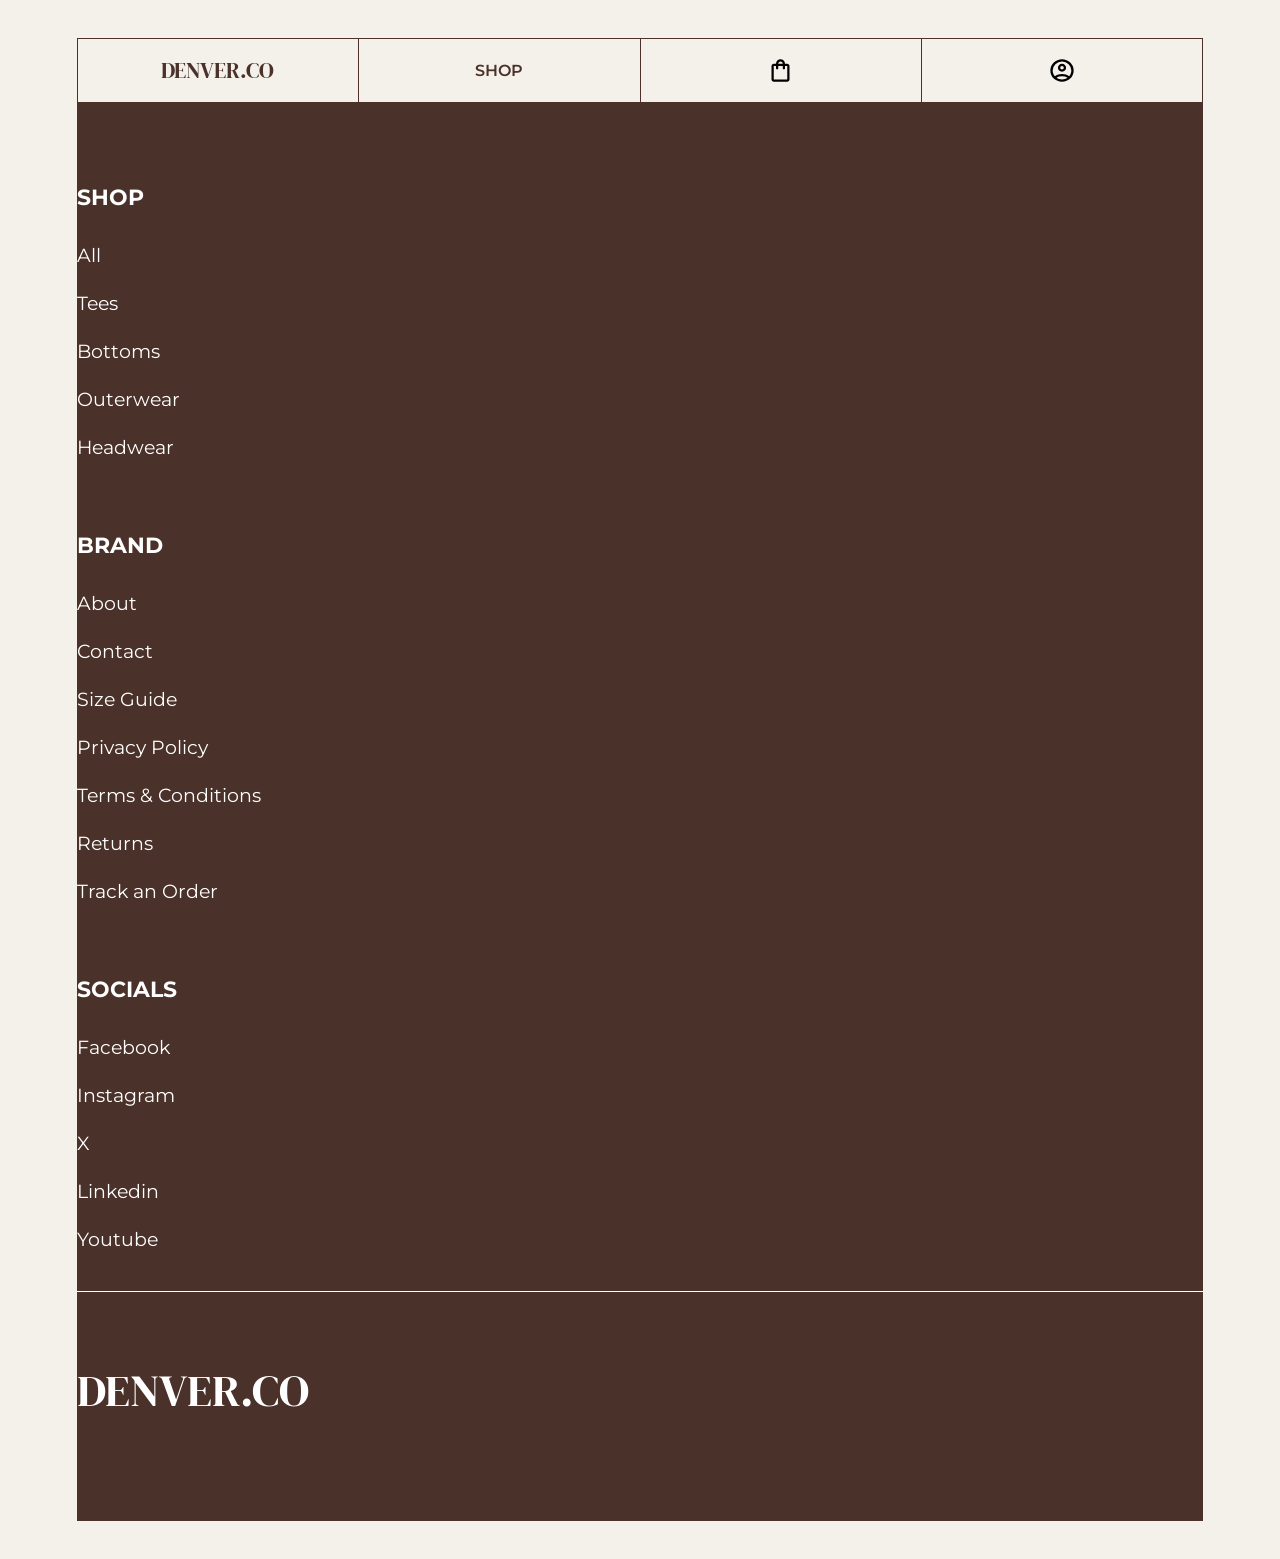
==== index.html @ b3f0a535 "modified header" ====
<!DOCTYPE html>
<html lang="en">

<head>
  <meta charset="UTF-8">
  <meta name="viewport" content="width=device-width, initial-scale=1.0">
  <title>DENVER.CO</title>
  <!-- GOOGLE FONTS -->
  <!-- DM Serif Display -->
  <link rel="preconnect" href="https://fonts.googleapis.com">
  <link rel="preconnect" href="https://fonts.gstatic.com" crossorigin>
  <link href="https://fonts.googleapis.com/css2?family=DM+Serif+Display:ital@0;1&display=swap" rel="stylesheet">
  <!-- Montserrat -->
  <link rel="preconnect" href="https://fonts.googleapis.com">
  <link rel="preconnect" href="https://fonts.gstatic.com" crossorigin>
  <link href="https://fonts.googleapis.com/css2?family=Montserrat:ital,wght@0,100..900;1,100..900&display=swap"
    rel="stylesheet">

  <link rel="stylesheet" href="assets/css/header.css">
  <link rel="stylesheet" href="assets/css/footer.css">
  <link rel="stylesheet" href="assets/css/style.css">
</head>

<body>
  <!----- HEADER ----->
  <header>
    <div class="nav-left">
      <a href="index.html" class="logo-link-header">DENVER.CO</a>
    </div>
    <div class="nav-inner">
      <a href="shop.html" class="shop-link-header">SHOP</a>
    </div>
    <div class="nav-inner">
      <img src="assets/images/icons/cart-icon.svg" class="cart-link-header">
    </div>
    <div class="nav-right">
      <img src="assets/images/icons/account-icon.svg" class="account-link-header">
    </div>
  </header>

  <!----- MAIN ----->
  <main>

  </main>

  <!----- FOOTER ----->
  <footer>
    <div class="section-1">
      <h3 class="shop-section-footer">
        SHOP
      </h3>
      <p class="shop-section">
        All
      </p>
      <p class="shop-section">
        Tees
      </p>
      <p class="shop-section">
        Bottoms
      </p>
      <p class="shop-section">
        Outerwear
      </p>
      <p class="shop-section">
        Headwear
      </p>
    </div>

    <div class="section-2">
      <h3 class="brand-section-footer">
        BRAND
      </h3>
      <p class="brand-section">
        About
      </p>
      <p class="brand-section">
        Contact
      </p>
      <p class="brand-section">
        Size Guide
      </p>
      <p class="brand-section">
        Privacy Policy
      </p>
      <p class="brand-section">
        Terms & Conditions
      </p>
      <p class="brand-section">
        Returns
      </p>
      <p class="brand-section">
        Track an Order
      </p>
    </div>

    <div class="section-3">
      <h3 class="socials-section-footer">
        SOCIALS
      </h3>
      <p class="socials-section">
        Facebook
      </p>
      <p class="socials-section">
        Instagram
      </p>
      <p class="socials-section">
        X
      </p>
      <p class="socials-section">
        Linkedin
      </p>
      <p class="socials-section">
        Youtube
      </p>
    </div>

    <div class="logo-footer">
      DENVER.CO
    </div>
  </footer>

</body>

</html>
---- assets/css/header.css ----
header {
  display: flex;
  justify-content: center;
}

.nav-left,
.nav-inner,
.nav-right {
  display: flex;
  justify-content: center;
  align-items: center;
  padding: 1rem 0.6rem;
  width: 100%;
  border: solid;
  border-width: 1px 1px 1px 0;
}

.nav-left {
  border-left-width: 1px;
}

.logo-link-header {
  font-family: 'DM Serif Display', sans-serif;
  font-size: 1.4rem;
  text-decoration: none;
}

.shop-link-header {
  font-size: 1rem;
  font-weight: 600;
  text-decoration: none;
}

.cart-link-header,
.account-link-header {
  object-fit: cover;
  object-position: center;
  height: 1.7rem;
  width: 1.7rem;
}

/*----- TABLET & UP -----*/
@media (min-width: 768px) {}
---- assets/css/footer.css ----
/*----- FOOTER -----*/
footer {
  background-color: rgb(74 49 41);
  padding: 0 6%;
}

.shop-section-footer,
.brand-section-footer,
.socials-section-footer {
  color: white;
  padding: 3rem 0 2rem 0;
}

.shop-section,
.brand-section,
.socials-section {
  color: white;
  padding-bottom: 1.5rem;
}

.logo-footer {
  margin-top: 1rem;
  font-family: 'DM Serif Display', sans-serif;
  font-size: 1.2rem;
  color: white;
  border-top: solid;
  border-top-width: 1px;
  border-top-color: white;
  padding: 6% 0;
}

/* tablet and up*/
@media (min-width: 768px) {
  /* footer */
  footer {
    font-size: 1.2rem;
  }
}

/* desktop */
@media (min-width: 1024px) {
  /* footer */
  footer {
    padding: 2rem 0;
  }

  .logo-footer {
    font-size: 2.8rem;
  }
}
---- assets/css/style.css ----
* {
  margin: 0;
  padding: 0;
  font-family: 'Montserrat', sans-serif;
  color: rgb(74 49 41);
}

body {
  padding: 3% 6%;
  background-color: rgb(244 241 235);
}

/*----- TABLET AND UP -----*/
@media (min-width: 768px) {

}

/* DESKTOP */
@media (min-width: 1024px) {

}
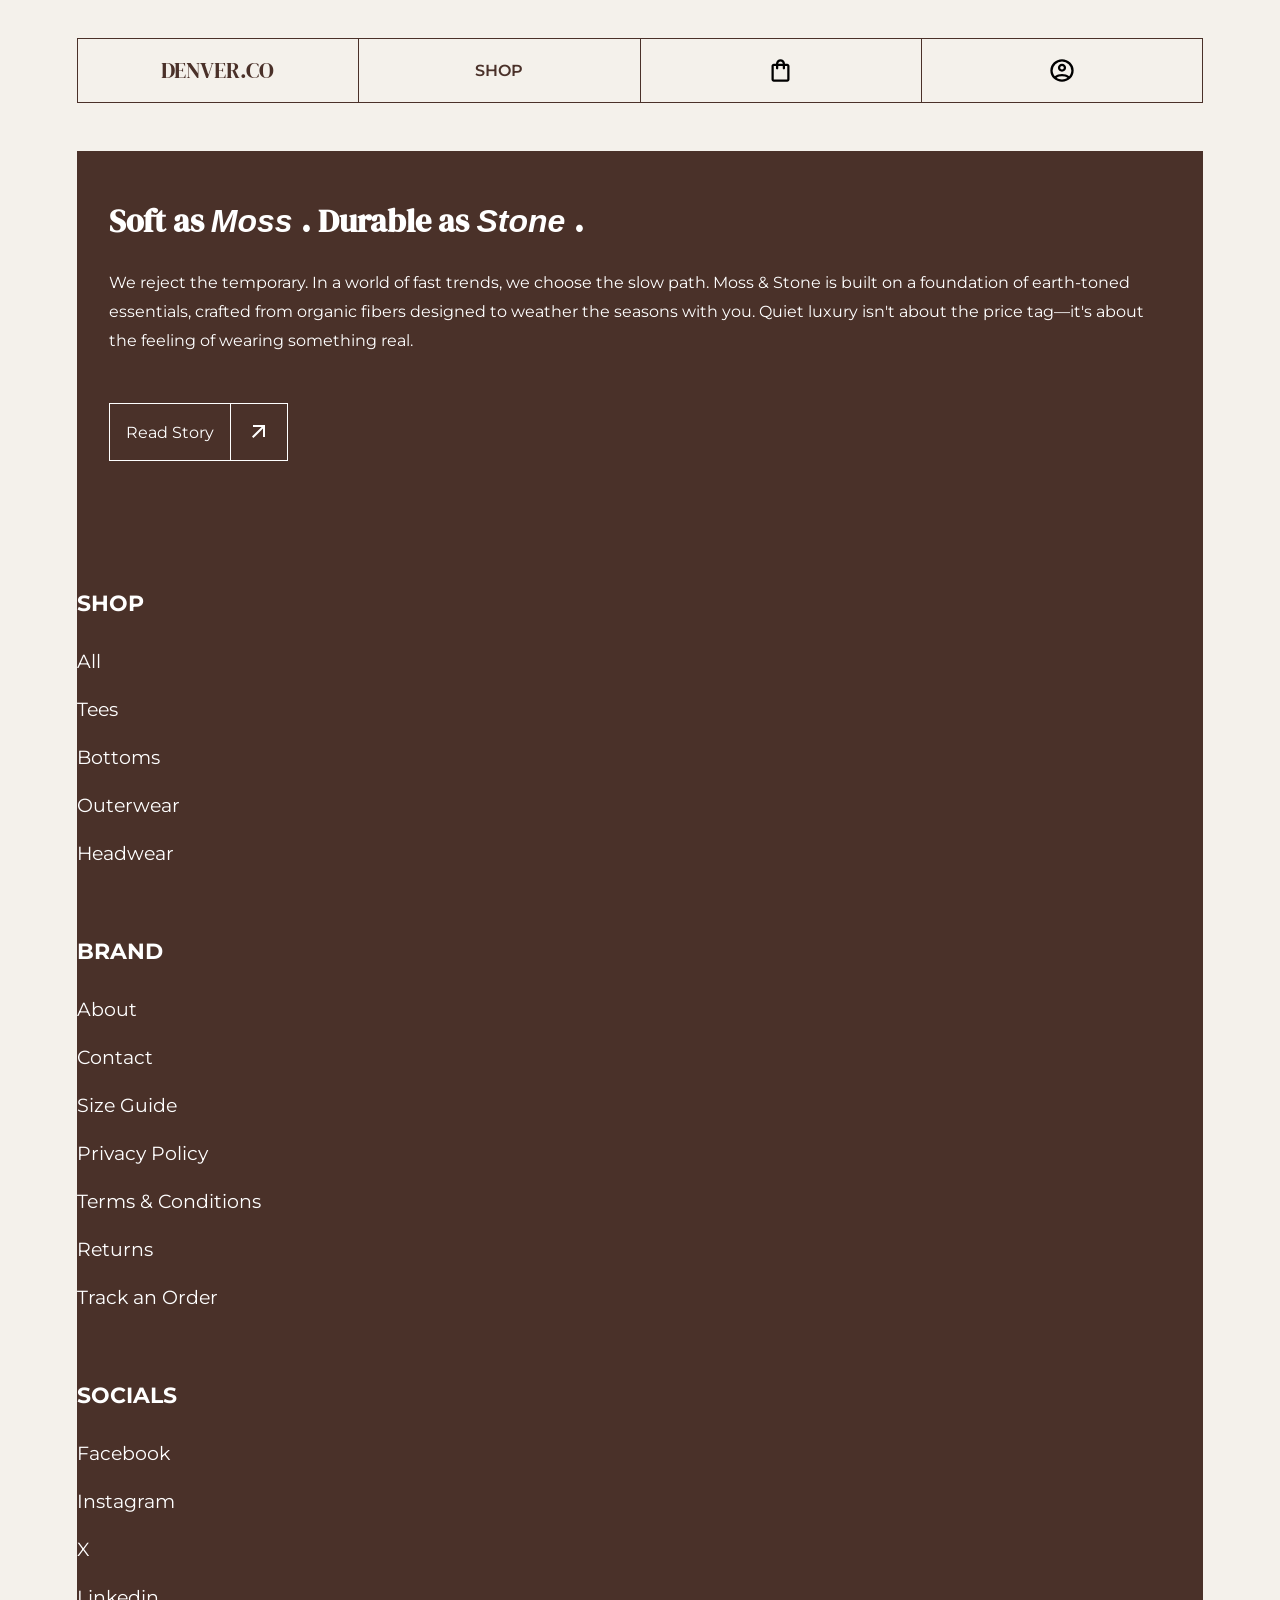
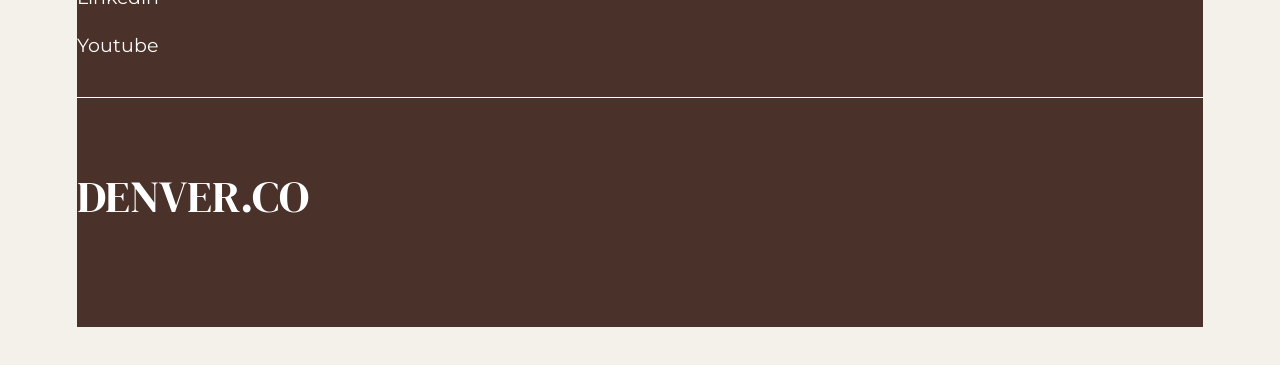
==== commit 909a6315: "created story section in landing page" ====
--- a/index.html
+++ b/index.html
@@ -22,6 +22,7 @@
 </head>
 
 <body>
+
   <!----- HEADER ----->
   <header>
     <div class="nav-left">
@@ -40,6 +41,31 @@
 
   <!----- MAIN ----->
   <main>
+
+    <!----- STORY SECTION ----->
+    <div class="story-container">
+      <h1 class="story-title">
+        Soft as
+        <span class="moss-italian">
+          Moss
+        </span>. Durable as
+        <span class="moss-italian">
+          Stone
+        </span>.
+      </h1>
+      <p class="story-description">We reject the temporary. In a world of fast trends, we choose the slow path. Moss &
+        Stone is built on a foundation of earth-toned essentials, crafted from organic fibers designed to weather the
+        seasons with you. Quiet luxury isn't about the price tag—it's about the feeling of wearing something real.</p>
+
+      <div class="read-story-button">
+        <p class="read-story-button-text">
+          Read Story
+        </p>
+        <div class="read-story-icon-container">
+          <img src="assets/images/icons/arrow-outward-icon.svg" class="read-story-button-icon">
+        </div>
+      </div>
+    </div>
 
   </main>
 
--- a/assets/css/style.css
+++ b/assets/css/style.css
@@ -1,3 +1,4 @@
+/*----- RESET THE DEFAULT VALUE FOR EVERY ELEMENT -----*/
 * {
   margin: 0;
   padding: 0;
@@ -5,17 +6,69 @@
   color: rgb(74 49 41);
 }
 
+/*----- BODY'S DEFAULT VALUE -----*/
 body {
   padding: 3% 6%;
   background-color: rgb(244 241 235);
 }
 
-/*----- TABLET AND UP -----*/
-@media (min-width: 768px) {
-
+/*----- STORY SECTION -----*/
+.story-container {
+  margin-top: 3rem;
+  background-color: rgb(74 49 41);
+  padding: 3rem 2rem;
 }
 
+.story-title {
+  font-family: 'DM Serif Display', sans-serif;
+  color: white;
+  margin-bottom: 1.6rem;
+}
+
+.moss-italian {
+  font-style: italic;
+  font-family: 'DM Serif Display', sans-serif;
+  color: white;
+}
+
+.story-description {
+  color: white;
+  line-height: 1.8rem;
+  margin-bottom: 3rem;
+}
+
+.read-story-button {
+  display: flex;
+}
+
+.read-story-button-text {
+  color: white;
+}
+
+.read-story-button-text,
+.read-story-icon-container {
+  display: flex;
+  justify-content: center;
+  align-items: center;
+  padding: 1rem;
+  border: solid;
+  border-color: white;
+  border-width: 1px;
+}
+
+.read-story-icon-container {
+  border-left-width: 0;
+}
+
+.read-story-button-icon {
+  object-fit: cover;
+  object-position: center;
+  height: 100%;
+  width: 100%;
+}
+
+/*----- TABLET AND UP -----*/
+@media (min-width: 768px) {}
+
 /* DESKTOP */
-@media (min-width: 1024px) {
-
-}+@media (min-width: 1024px) {}
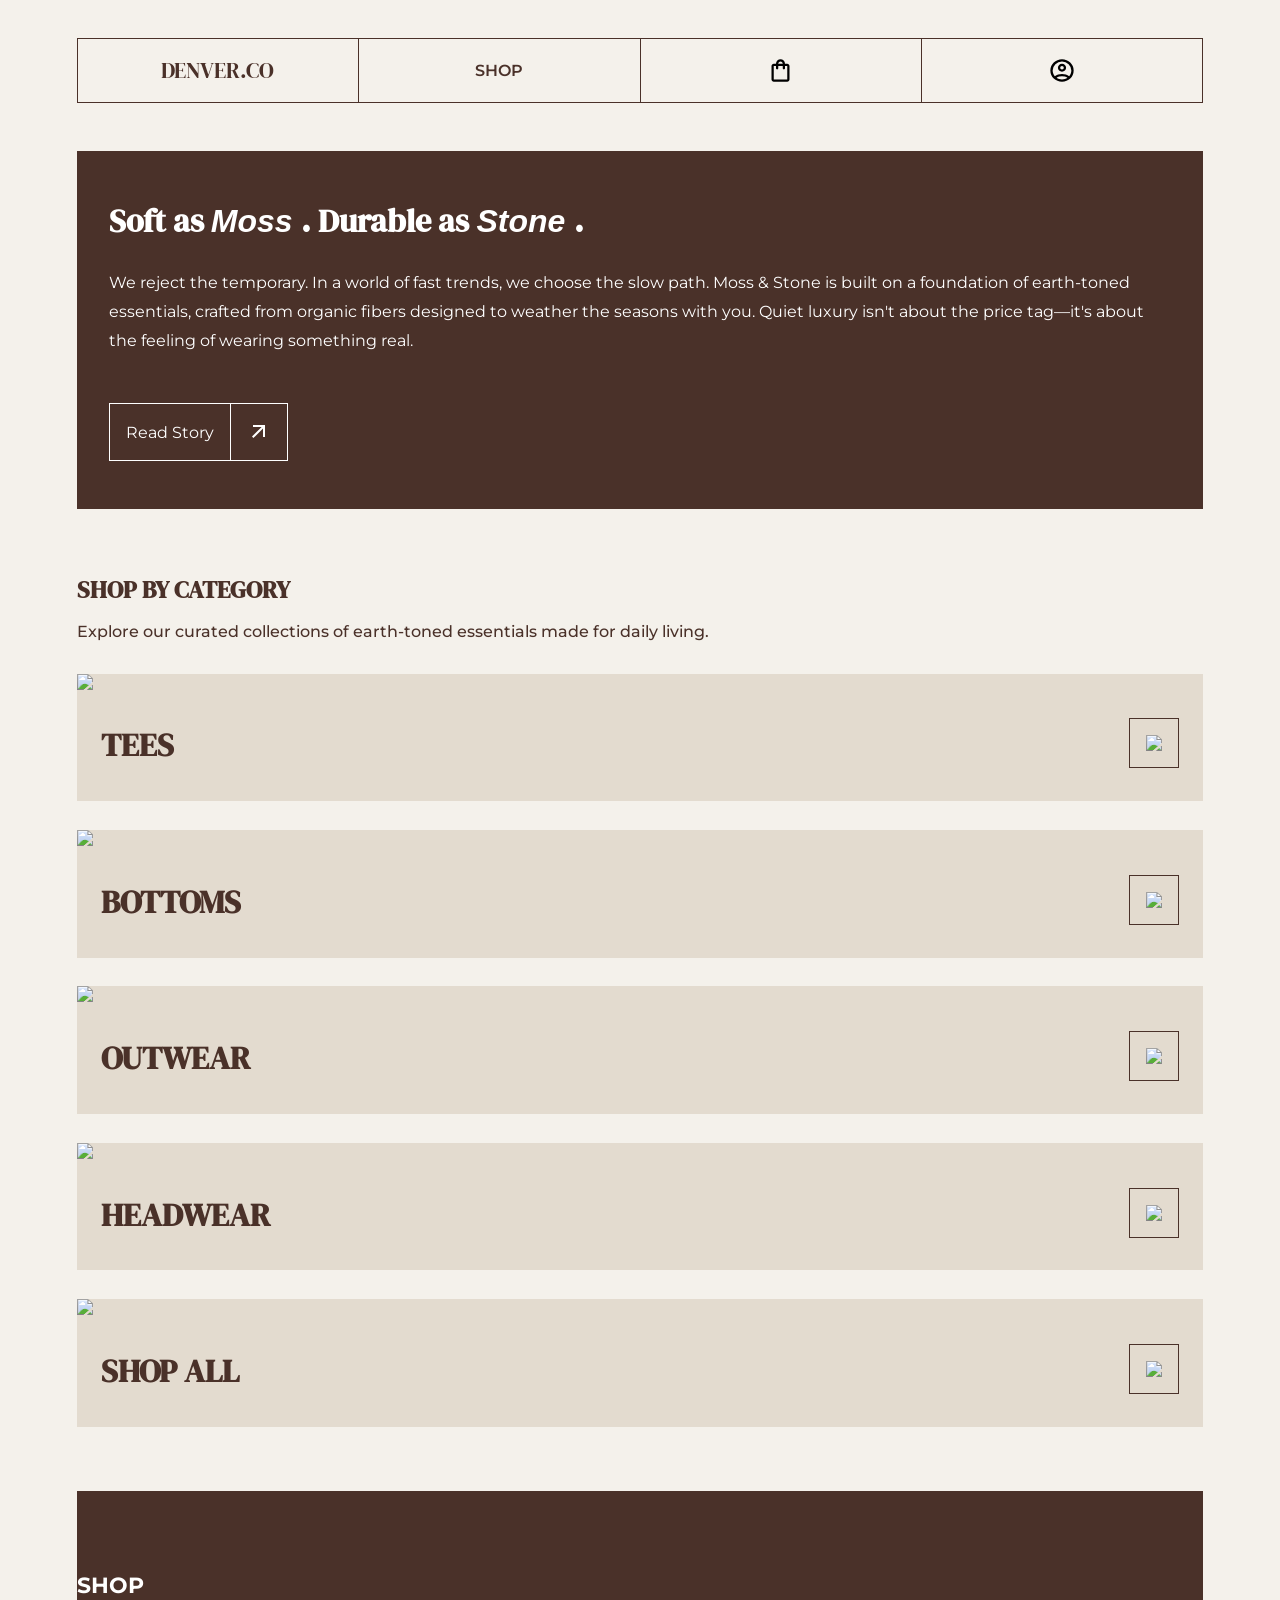
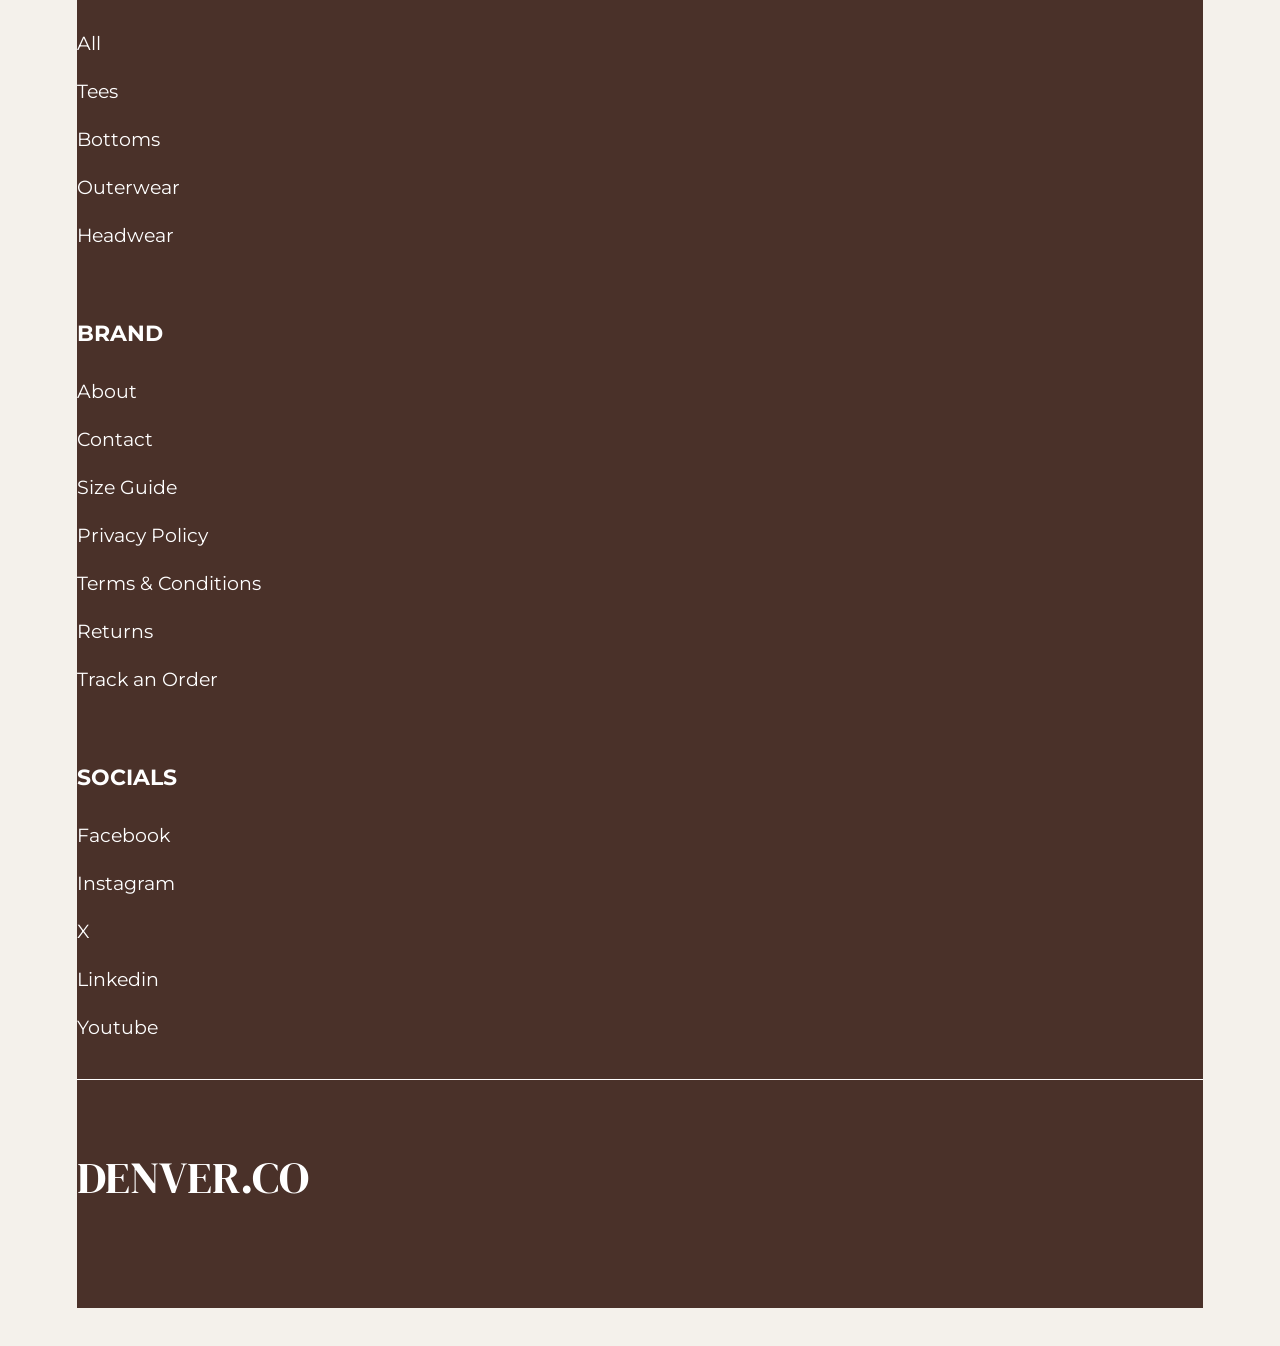
==== commit 104c0f0f: "added other categories of clothes in the landing page" ====
--- a/index.html
+++ b/index.html
@@ -67,6 +67,84 @@
       </div>
     </div>
 
+    <!----- SHOP BY CATEGORY SECTION ----->
+    <div>
+      <!----- SHOP BY CATEGORY TITLE ----->
+      <div class="shop-by-category-container">
+        <h2 class="shop-by-category-title">
+          SHOP BY CATEGORY
+        </h2>
+        <p class="shop-by-category-description">
+          Explore our curated collections of earth-toned essentials made for daily living.
+        </p>
+      </div>
+
+      <!----- TEES ----->
+      <div class="product-container">
+        <img src="assets/images/products/game-of-thrones-swords-of-the-kingdoms-mens-t-shirt.jpg" class="product-image">
+        <div class="product-info">
+          <h1 class="product-category-name">
+            TEES
+          </h1>
+          <div>
+            <img src="assets/images/icons/brown-arrow-outward-icon.svg" class="arrow-icon">
+          </div>
+        </div>
+      </div>
+
+      <!----- BOTTOMS ----->
+      <div class="product-container">
+        <img src="assets/images/products/game-of-thrones-swords-of-the-kingdoms-mens-t-shirt.jpg" class="product-image">
+        <div class="product-info">
+          <h1 class="product-category-name">
+            BOTTOMS
+          </h1>
+          <div>
+            <img src="assets/images/icons/brown-arrow-outward-icon.svg" class="arrow-icon">
+          </div>
+        </div>
+      </div>
+
+      <!----- OUTWEAR ----->
+      <div class="product-container">
+        <img src="assets/images/products/game-of-thrones-swords-of-the-kingdoms-mens-t-shirt.jpg" class="product-image">
+        <div class="product-info">
+          <h1 class="product-category-name">
+            OUTWEAR
+          </h1>
+          <div>
+            <img src="assets/images/icons/brown-arrow-outward-icon.svg" class="arrow-icon">
+          </div>
+        </div>
+      </div>
+
+      <!----- HEADWEAR ----->
+      <div class="product-container">
+        <img src="assets/images/products/game-of-thrones-swords-of-the-kingdoms-mens-t-shirt.jpg" class="product-image">
+        <div class="product-info">
+          <h1 class="product-category-name">
+            HEADWEAR
+          </h1>
+          <div>
+            <img src="assets/images/icons/brown-arrow-outward-icon.svg" class="arrow-icon">
+          </div>
+        </div>
+      </div>
+
+      <!----- SHOP ALL ----->
+      <div class="product-container">
+        <img src="assets/images/products/game-of-thrones-swords-of-the-kingdoms-mens-t-shirt.jpg" class="product-image">
+        <div class="product-info">
+          <h1 class="product-category-name">
+            SHOP ALL
+          </h1>
+          <div>
+            <img src="assets/images/icons/brown-arrow-outward-icon.svg" class="arrow-icon">
+          </div>
+        </div>
+      </div>
+
+    </div>
   </main>
 
   <!----- FOOTER ----->
--- a/assets/css/footer.css
+++ b/assets/css/footer.css
@@ -1,5 +1,6 @@
 /*----- FOOTER -----*/
 footer {
+  margin-top: 4rem;
   background-color: rgb(74 49 41);
   padding: 0 6%;
 }
--- a/assets/css/style.css
+++ b/assets/css/style.css
@@ -67,6 +67,51 @@
   width: 100%;
 }
 
+/*----- SHOP BY CATEGORY SECTION -----*/
+.shop-by-category-container {
+  margin-top: 4rem;
+}
+
+.shop-by-category-title {
+  font-family: 'DM Serif Display', sans-serif;
+}
+
+.shop-by-category-description {
+  font-weight: 500;
+  line-height: 1.6rem;
+  margin-top: 0.8rem;
+}
+
+.product-container {
+  display: flex;
+  flex-direction: column;
+  width: 100%;
+  margin-top: 1.8rem;
+  background-color: rgb(227 219 207);
+}
+
+.product-image {
+  width: 100%;
+}
+
+.product-info {
+  display: flex;
+  justify-content: space-between;
+  align-items: center;
+}
+
+.product-category-name {
+  margin: 1.8rem 1.5rem;
+  font-family: 'DM Serif Display', sans-serif;
+}
+
+.arrow-icon {
+  margin: 1.8rem 1.5rem;
+  padding: 1rem;
+  border: solid;
+  border-width: 1px;
+}
+
 /*----- TABLET AND UP -----*/
 @media (min-width: 768px) {}
 
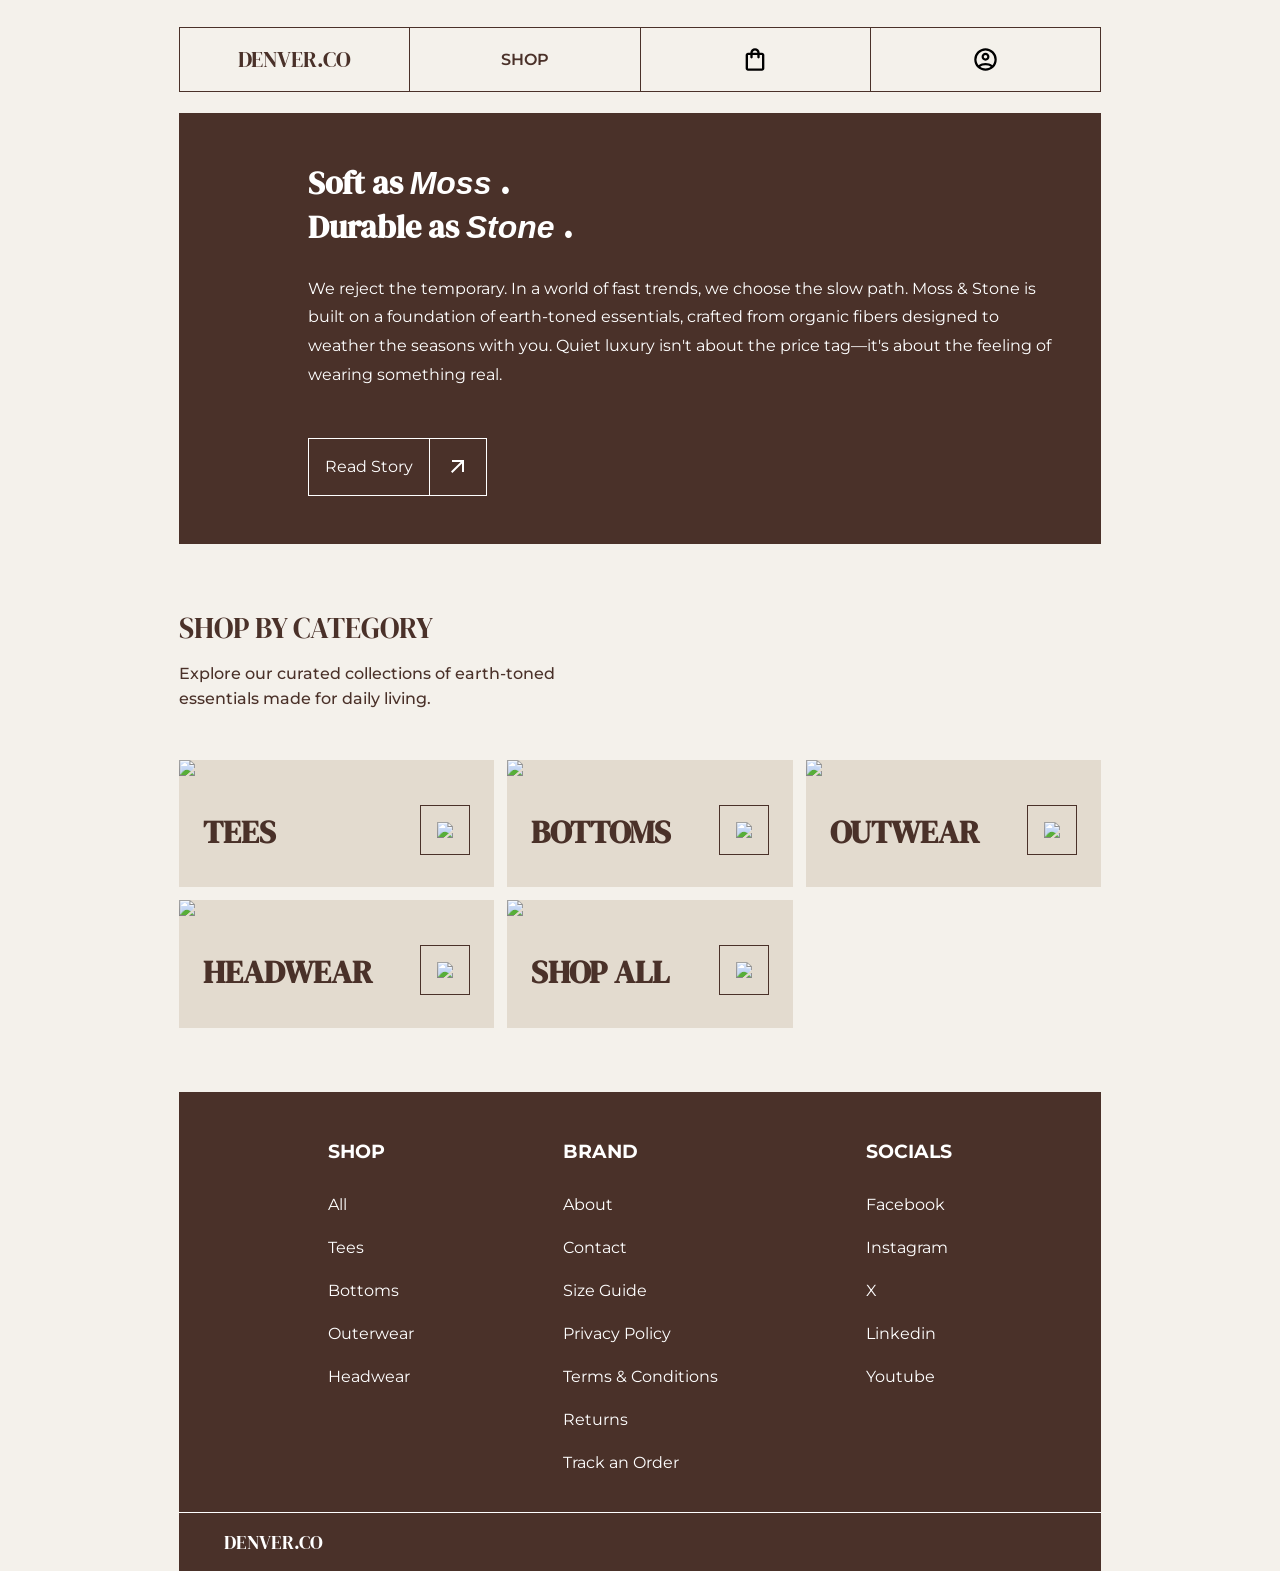
==== commit 85c7bf99: "make landing page interactive for desktop" ====
--- a/index.html
+++ b/index.html
@@ -44,25 +44,36 @@
 
     <!----- STORY SECTION ----->
     <div class="story-container">
-      <h1 class="story-title">
-        Soft as
-        <span class="moss-italian">
-          Moss
-        </span>. Durable as
-        <span class="moss-italian">
-          Stone
-        </span>.
-      </h1>
-      <p class="story-description">We reject the temporary. In a world of fast trends, we choose the slow path. Moss &
-        Stone is built on a foundation of earth-toned essentials, crafted from organic fibers designed to weather the
-        seasons with you. Quiet luxury isn't about the price tag—it's about the feeling of wearing something real.</p>
-
-      <div class="read-story-button">
-        <p class="read-story-button-text">
-          Read Story
-        </p>
-        <div class="read-story-icon-container">
-          <img src="assets/images/icons/arrow-outward-icon.svg" class="read-story-button-icon">
+      <div>
+        <video autoplay muted loop class="story-video">
+          <source src="assets/videos/background-videos/read-story-video.mp4" type="video/mp4">
+        </video>
+      </div>
+      <div class="story-info">
+        <h1 class="story-title">
+          Soft as
+          <span class="moss-italian">
+            Moss
+          </span>.
+          <br> Durable as
+          <span class="moss-italian">
+            Stone
+          </span>.
+        </h1>
+        <p class="story-description">We reject the temporary. In a world of fast trends, we choose the slow path.
+          Moss &
+          Stone is built on a foundation of earth-toned essentials, crafted from organic fibers designed to weather
+          the
+          seasons with you. Quiet luxury isn't about the price tag—it's about the feeling of wearing something real.
+        </p>
+
+        <div class="read-story-button">
+          <p class="read-story-button-text">
+            Read Story
+          </p>
+          <div class="read-story-icon-container">
+            <img src="assets/images/icons/arrow-outward-icon.svg" class="read-story-button-icon">
+          </div>
         </div>
       </div>
     </div>
@@ -71,75 +82,82 @@
     <div>
       <!----- SHOP BY CATEGORY TITLE ----->
       <div class="shop-by-category-container">
-        <h2 class="shop-by-category-title">
+        <p class="shop-by-category-title">
           SHOP BY CATEGORY
-        </h2>
+        </p>
         <p class="shop-by-category-description">
           Explore our curated collections of earth-toned essentials made for daily living.
         </p>
       </div>
 
-      <!----- TEES ----->
-      <div class="product-container">
-        <img src="assets/images/products/game-of-thrones-swords-of-the-kingdoms-mens-t-shirt.jpg" class="product-image">
-        <div class="product-info">
-          <h1 class="product-category-name">
-            TEES
-          </h1>
-          <div>
-            <img src="assets/images/icons/brown-arrow-outward-icon.svg" class="arrow-icon">
-          </div>
-        </div>
-      </div>
-
-      <!----- BOTTOMS ----->
-      <div class="product-container">
-        <img src="assets/images/products/game-of-thrones-swords-of-the-kingdoms-mens-t-shirt.jpg" class="product-image">
-        <div class="product-info">
-          <h1 class="product-category-name">
-            BOTTOMS
-          </h1>
-          <div>
-            <img src="assets/images/icons/brown-arrow-outward-icon.svg" class="arrow-icon">
-          </div>
-        </div>
-      </div>
-
-      <!----- OUTWEAR ----->
-      <div class="product-container">
-        <img src="assets/images/products/game-of-thrones-swords-of-the-kingdoms-mens-t-shirt.jpg" class="product-image">
-        <div class="product-info">
-          <h1 class="product-category-name">
-            OUTWEAR
-          </h1>
-          <div>
-            <img src="assets/images/icons/brown-arrow-outward-icon.svg" class="arrow-icon">
-          </div>
-        </div>
-      </div>
-
-      <!----- HEADWEAR ----->
-      <div class="product-container">
-        <img src="assets/images/products/game-of-thrones-swords-of-the-kingdoms-mens-t-shirt.jpg" class="product-image">
-        <div class="product-info">
-          <h1 class="product-category-name">
-            HEADWEAR
-          </h1>
-          <div>
-            <img src="assets/images/icons/brown-arrow-outward-icon.svg" class="arrow-icon">
-          </div>
-        </div>
-      </div>
-
-      <!----- SHOP ALL ----->
-      <div class="product-container">
-        <img src="assets/images/products/game-of-thrones-swords-of-the-kingdoms-mens-t-shirt.jpg" class="product-image">
-        <div class="product-info">
-          <h1 class="product-category-name">
-            SHOP ALL
-          </h1>
-          <div>
-            <img src="assets/images/icons/brown-arrow-outward-icon.svg" class="arrow-icon">
+      <div class="category-section-grid">
+        <!----- TEES ----->
+        <div class="product-container">
+          <img src="assets/images/products/game-of-thrones-swords-of-the-kingdoms-mens-t-shirt.jpg"
+            class="product-image">
+          <div class="product-info">
+            <h1 class="product-category-name">
+              TEES
+            </h1>
+            <div>
+              <img src="assets/images/icons/brown-arrow-outward-icon.svg" class="arrow-icon">
+            </div>
+          </div>
+        </div>
+
+        <!----- BOTTOMS ----->
+        <div class="product-container">
+          <img src="assets/images/products/game-of-thrones-swords-of-the-kingdoms-mens-t-shirt.jpg"
+            class="product-image">
+          <div class="product-info">
+            <h1 class="product-category-name">
+              BOTTOMS
+            </h1>
+            <div>
+              <img src="assets/images/icons/brown-arrow-outward-icon.svg" class="arrow-icon">
+            </div>
+          </div>
+        </div>
+
+        <!----- OUTWEAR ----->
+        <div class="product-container">
+          <img src="assets/images/products/game-of-thrones-swords-of-the-kingdoms-mens-t-shirt.jpg"
+            class="product-image">
+          <div class="product-info">
+            <h1 class="product-category-name">
+              OUTWEAR
+            </h1>
+            <div>
+              <img src="assets/images/icons/brown-arrow-outward-icon.svg" class="arrow-icon">
+            </div>
+          </div>
+        </div>
+
+        <!----- HEADWEAR ----->
+        <div class="product-container">
+          <img src="assets/images/products/game-of-thrones-swords-of-the-kingdoms-mens-t-shirt.jpg"
+            class="product-image">
+          <div class="product-info">
+            <h1 class="product-category-name">
+              HEADWEAR
+            </h1>
+            <div>
+              <img src="assets/images/icons/brown-arrow-outward-icon.svg" class="arrow-icon">
+            </div>
+          </div>
+        </div>
+
+        <!----- SHOP ALL ----->
+        <div class="product-container">
+          <img src="assets/images/products/game-of-thrones-swords-of-the-kingdoms-mens-t-shirt.jpg"
+            class="product-image">
+          <div class="product-info">
+            <h1 class="product-category-name">
+              SHOP ALL
+            </h1>
+            <div>
+              <img src="assets/images/icons/brown-arrow-outward-icon.svg" class="arrow-icon">
+            </div>
           </div>
         </div>
       </div>
@@ -149,80 +167,80 @@
 
   <!----- FOOTER ----->
   <footer>
-    <div class="section-1">
-      <h3 class="shop-section-footer">
-        SHOP
-      </h3>
-      <p class="shop-section">
-        All
-      </p>
-      <p class="shop-section">
-        Tees
-      </p>
-      <p class="shop-section">
-        Bottoms
-      </p>
-      <p class="shop-section">
-        Outerwear
-      </p>
-      <p class="shop-section">
-        Headwear
-      </p>
-    </div>
-
-    <div class="section-2">
-      <h3 class="brand-section-footer">
-        BRAND
-      </h3>
-      <p class="brand-section">
-        About
-      </p>
-      <p class="brand-section">
-        Contact
-      </p>
-      <p class="brand-section">
-        Size Guide
-      </p>
-      <p class="brand-section">
-        Privacy Policy
-      </p>
-      <p class="brand-section">
-        Terms & Conditions
-      </p>
-      <p class="brand-section">
-        Returns
-      </p>
-      <p class="brand-section">
-        Track an Order
-      </p>
-    </div>
-
-    <div class="section-3">
-      <h3 class="socials-section-footer">
-        SOCIALS
-      </h3>
-      <p class="socials-section">
-        Facebook
-      </p>
-      <p class="socials-section">
-        Instagram
-      </p>
-      <p class="socials-section">
-        X
-      </p>
-      <p class="socials-section">
-        Linkedin
-      </p>
-      <p class="socials-section">
-        Youtube
-      </p>
-    </div>
-
+    <div class="sections">
+      <div class="section-1">
+        <h3 class="shop-section-footer">
+          SHOP
+        </h3>
+        <p class="shop-section">
+          All
+        </p>
+        <p class="shop-section">
+          Tees
+        </p>
+        <p class="shop-section">
+          Bottoms
+        </p>
+        <p class="shop-section">
+          Outerwear
+        </p>
+        <p class="shop-section">
+          Headwear
+        </p>
+      </div>
+
+      <div class="section-2">
+        <h3 class="brand-section-footer">
+          BRAND
+        </h3>
+        <p class="brand-section">
+          About
+        </p>
+        <p class="brand-section">
+          Contact
+        </p>
+        <p class="brand-section">
+          Size Guide
+        </p>
+        <p class="brand-section">
+          Privacy Policy
+        </p>
+        <p class="brand-section">
+          Terms & Conditions
+        </p>
+        <p class="brand-section">
+          Returns
+        </p>
+        <p class="brand-section">
+          Track an Order
+        </p>
+      </div>
+
+      <div class="section-3">
+        <h3 class="socials-section-footer">
+          SOCIALS
+        </h3>
+        <p class="socials-section">
+          Facebook
+        </p>
+        <p class="socials-section">
+          Instagram
+        </p>
+        <p class="socials-section">
+          X
+        </p>
+        <p class="socials-section">
+          Linkedin
+        </p>
+        <p class="socials-section">
+          Youtube
+        </p>
+      </div>
+    </div>
     <div class="logo-footer">
       DENVER.CO
     </div>
   </footer>
-
 </body>
 
 </html>
--- a/assets/css/header.css
+++ b/assets/css/header.css
@@ -1,4 +1,8 @@
 header {
+  position: sticky;
+  top: 3%;
+  background: rgb(244 241 235);
+
   display: flex;
   justify-content: center;
 }
--- a/assets/css/footer.css
+++ b/assets/css/footer.css
@@ -31,21 +31,23 @@
 }
 
 /* tablet and up*/
-@media (min-width: 768px) {
-  /* footer */
-  footer {
-    font-size: 1.2rem;
-  }
-}
+@media (min-width: 768px) {}
 
 /* desktop */
 @media (min-width: 1024px) {
-  /* footer */
   footer {
-    padding: 2rem 0;
+    padding: 0 0;
+    display: flex;
+    flex-direction: column;
+  }
+
+  .sections {
+    display: flex;
+    flex-direction: row;
+    justify-content:space-evenly;
   }
 
   .logo-footer {
-    font-size: 2.8rem;
+    padding: 1rem 2.8rem;
   }
 }
--- a/assets/css/style.css
+++ b/assets/css/style.css
@@ -14,9 +14,14 @@
 
 /*----- STORY SECTION -----*/
 .story-container {
+  display: flex;
   margin-top: 3rem;
   background-color: rgb(74 49 41);
   padding: 3rem 2rem;
+}
+
+.story-video {
+  display: none;
 }
 
 .story-title {
@@ -74,6 +79,7 @@
 
 .shop-by-category-title {
   font-family: 'DM Serif Display', sans-serif;
+  font-size: 1.8rem;
 }
 
 .shop-by-category-description {
@@ -116,4 +122,34 @@
 @media (min-width: 768px) {}
 
 /* DESKTOP */
-@media (min-width: 1024px) {}+@media (min-width: 1024px) {
+
+  /*----- BODY'S DEFAULT VALUE -----*/
+  body {
+    padding: 0 14%;
+    background-color: rgb(244 241 235);
+  }
+
+  /*----- STORY SECTION -----*/
+  .story-video {
+    display: flex;
+    width: 95%;
+  }
+
+  /*----- SHOP BY CATEGORY SECTION -----*/
+  .shop-by-category-description {
+    width: 25rem;
+    margin-bottom: 3rem;
+  }
+
+  .category-section-grid {
+    display: grid;
+    grid-template-columns: repeat(3, 1fr);
+    place-items: center;
+    gap: 0.8rem;
+  }
+
+  .product-container {
+    margin-top: 0;
+  }
+}
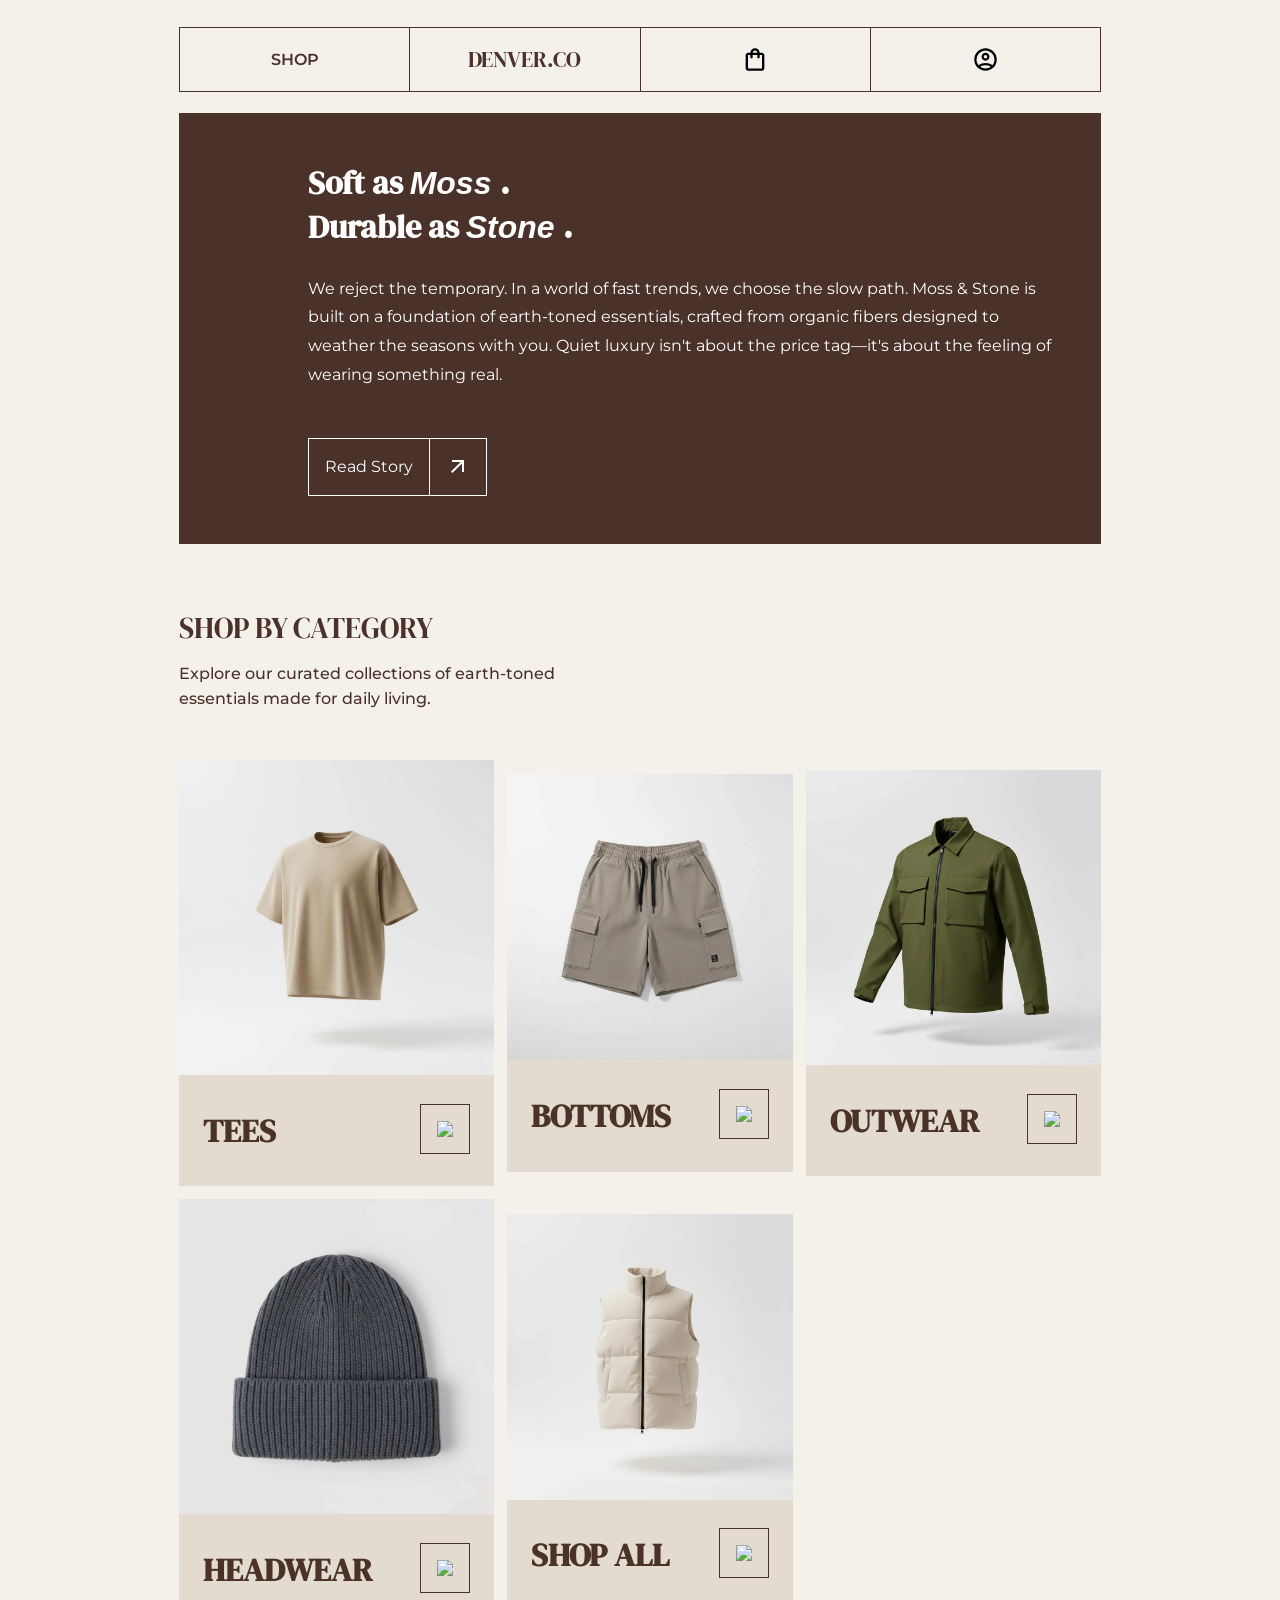
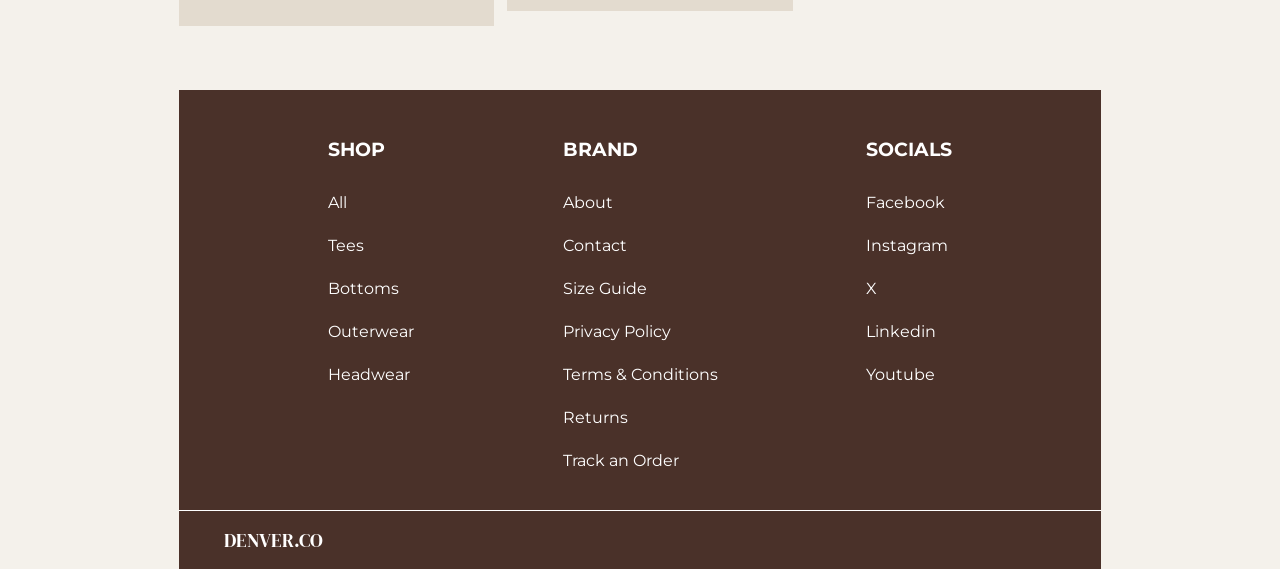
==== commit 198a619e: "modified products" ====
--- a/index.html
+++ b/index.html
@@ -26,10 +26,10 @@
   <!----- HEADER ----->
   <header>
     <div class="nav-left">
+      <a href="shop.html" class="shop-link-header">SHOP</a>
+    </div>
+    <div class="nav-inner">
       <a href="index.html" class="logo-link-header">DENVER.CO</a>
-    </div>
-    <div class="nav-inner">
-      <a href="shop.html" class="shop-link-header">SHOP</a>
     </div>
     <div class="nav-inner">
       <img src="assets/images/icons/cart-icon.svg" class="cart-link-header">
@@ -93,38 +93,38 @@
       <div class="category-section-grid">
         <!----- TEES ----->
         <div class="product-container">
-          <img src="assets/images/products/game-of-thrones-swords-of-the-kingdoms-mens-t-shirt.jpg"
+          <img src="assets/images/products/heavyweight-box-tee.avif" class="product-image">
+          <div class="product-info">
+            <h1 class="product-category-name">
+              TEES
+            </h1>
+            <div>
+              <img src="assets/images/icons/brown-arrow-outward-icon.svg" class="arrow-icon">
+            </div>
+          </div>
+        </div>
+
+        <!----- BOTTOMS ----->
+        <div class="product-container">
+          <img
+            src="assets/images/products/utility-short.avif"
             class="product-image">
           <div class="product-info">
             <h1 class="product-category-name">
-              TEES
-            </h1>
-            <div>
-              <img src="assets/images/icons/brown-arrow-outward-icon.svg" class="arrow-icon">
-            </div>
-          </div>
-        </div>
-
-        <!----- BOTTOMS ----->
-        <div class="product-container">
-          <img src="assets/images/products/game-of-thrones-swords-of-the-kingdoms-mens-t-shirt.jpg"
+              BOTTOMS
+            </h1>
+            <div>
+              <img src="assets/images/icons/brown-arrow-outward-icon.svg" class="arrow-icon">
+            </div>
+          </div>
+        </div>
+
+        <!----- OUTWEAR ----->
+        <div class="product-container">
+          <img src="assets/images/products/technical-overshirt.avif"
             class="product-image">
           <div class="product-info">
             <h1 class="product-category-name">
-              BOTTOMS
-            </h1>
-            <div>
-              <img src="assets/images/icons/brown-arrow-outward-icon.svg" class="arrow-icon">
-            </div>
-          </div>
-        </div>
-
-        <!----- OUTWEAR ----->
-        <div class="product-container">
-          <img src="assets/images/products/game-of-thrones-swords-of-the-kingdoms-mens-t-shirt.jpg"
-            class="product-image">
-          <div class="product-info">
-            <h1 class="product-category-name">
               OUTWEAR
             </h1>
             <div>
@@ -135,8 +135,7 @@
 
         <!----- HEADWEAR ----->
         <div class="product-container">
-          <img src="assets/images/products/game-of-thrones-swords-of-the-kingdoms-mens-t-shirt.jpg"
-            class="product-image">
+          <img src="assets/images/products/merino-beanie.avif" class="product-image">
           <div class="product-info">
             <h1 class="product-category-name">
               HEADWEAR
@@ -149,7 +148,7 @@
 
         <!----- SHOP ALL ----->
         <div class="product-container">
-          <img src="assets/images/products/game-of-thrones-swords-of-the-kingdoms-mens-t-shirt.jpg"
+          <img src="assets/images/products/nylon-puffer-vest.avif"
             class="product-image">
           <div class="product-info">
             <h1 class="product-category-name">
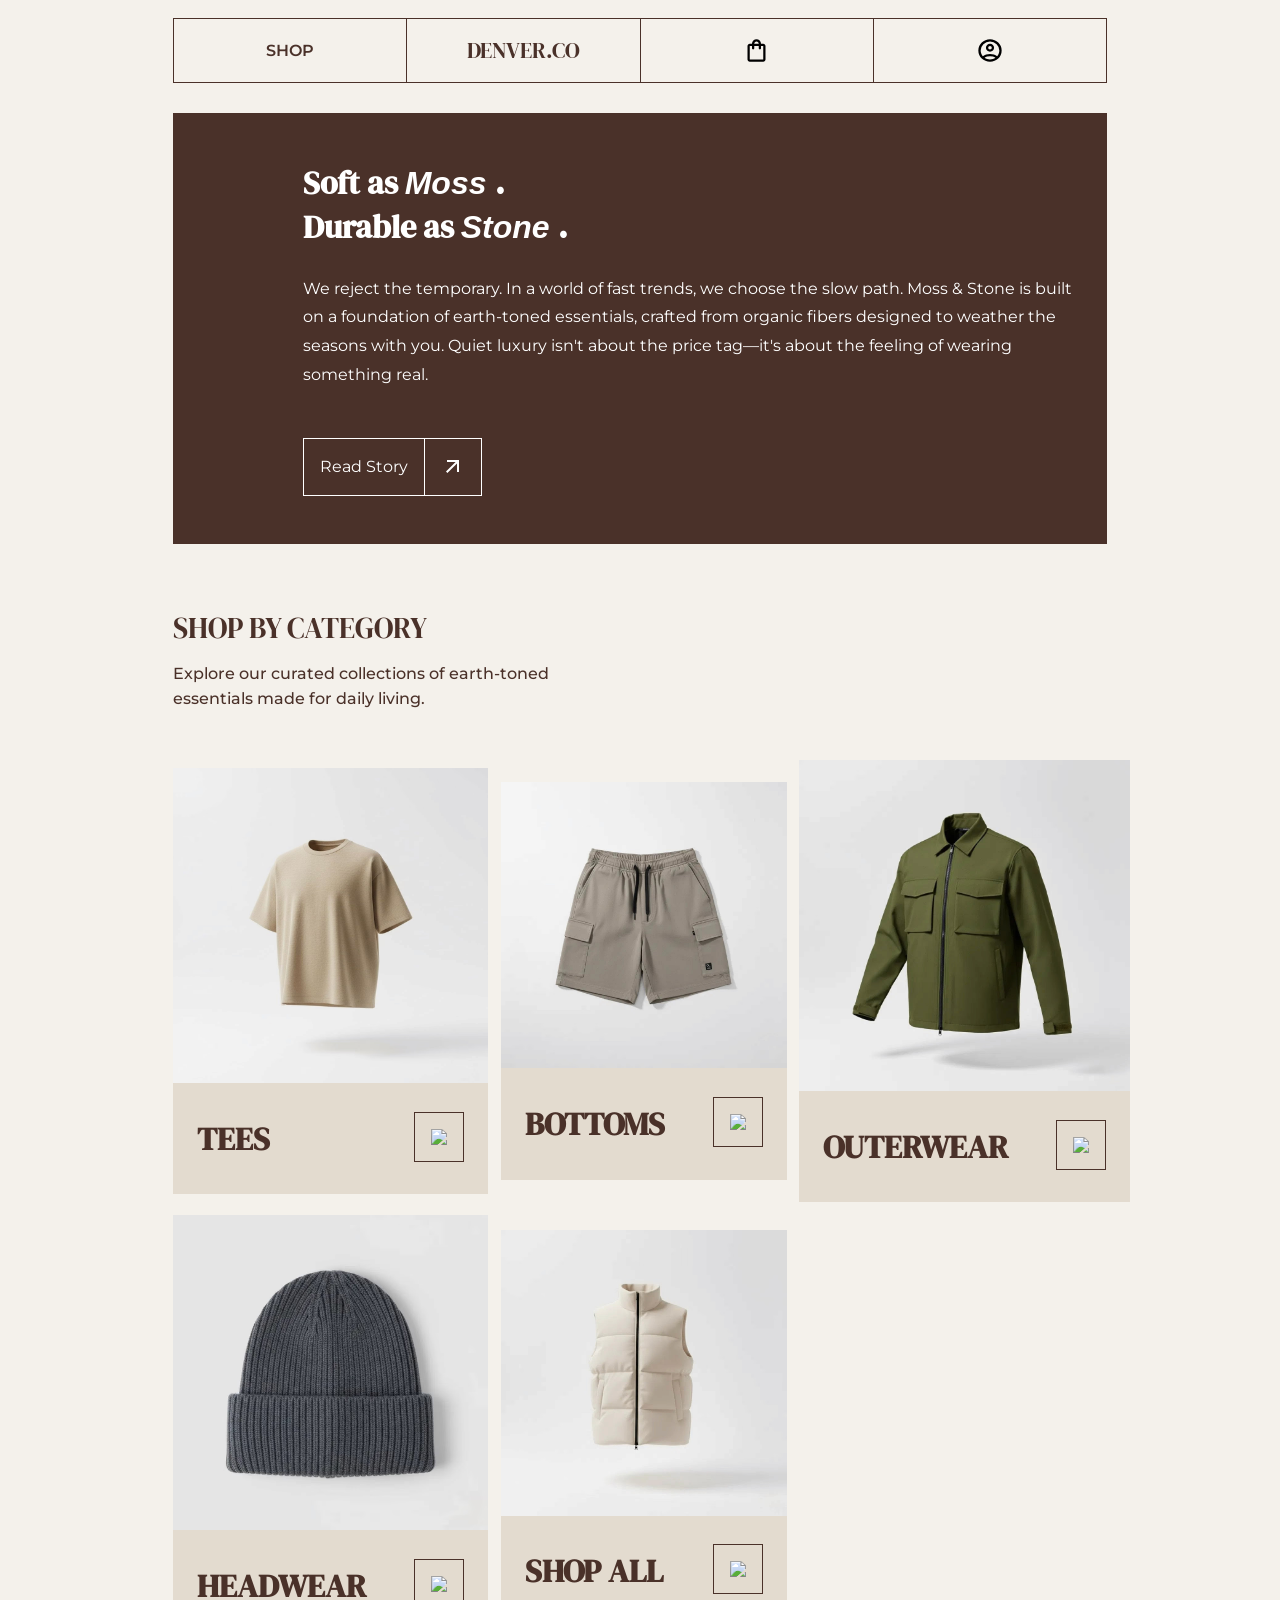
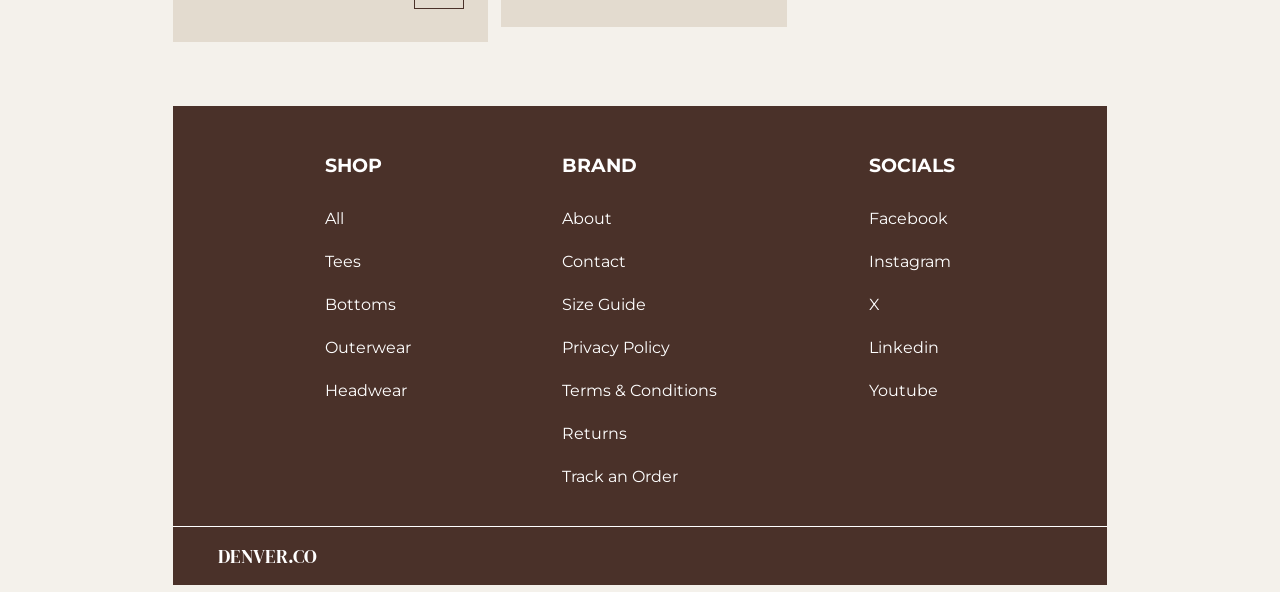
==== commit 31cd1177: "save product to cart when we add to bag" ====
--- a/index.html
+++ b/index.html
@@ -5,11 +5,13 @@
   <meta charset="UTF-8">
   <meta name="viewport" content="width=device-width, initial-scale=1.0">
   <title>DENVER.CO</title>
+
   <!-- GOOGLE FONTS -->
   <!-- DM Serif Display -->
   <link rel="preconnect" href="https://fonts.googleapis.com">
   <link rel="preconnect" href="https://fonts.gstatic.com" crossorigin>
   <link href="https://fonts.googleapis.com/css2?family=DM+Serif+Display:ital@0;1&display=swap" rel="stylesheet">
+
   <!-- Montserrat -->
   <link rel="preconnect" href="https://fonts.googleapis.com">
   <link rel="preconnect" href="https://fonts.gstatic.com" crossorigin>
@@ -25,15 +27,20 @@
 
   <!----- HEADER ----->
   <header>
-    <div class="nav-left">
-      <a href="shop.html" class="shop-link-header">SHOP</a>
-    </div>
-    <div class="nav-inner">
-      <a href="index.html" class="logo-link-header">DENVER.CO</a>
-    </div>
-    <div class="nav-inner">
+    <a href="shop.html" class="nav-left shop-link-header">
+      <div class="shop-header">
+        SHOP
+      </div>
+    </a>
+
+    <a href="index.html" class="nav-inner logo-link-header">
+      <div class="logo-header">
+        DENVER.CO
+      </div>
+    </a>
+    <a href="cart.html" class="nav-inner">
       <img src="assets/images/icons/cart-icon.svg" class="cart-link-header">
-    </div>
+    </a>
     <div class="nav-right">
       <img src="assets/images/icons/account-icon.svg" class="account-link-header">
     </div>
@@ -67,14 +74,14 @@
           seasons with you. Quiet luxury isn't about the price tag—it's about the feeling of wearing something real.
         </p>
 
-        <div class="read-story-button">
+        <a href="read-story.html" class="read-story-button">
           <p class="read-story-button-text">
             Read Story
           </p>
           <div class="read-story-icon-container">
             <img src="assets/images/icons/arrow-outward-icon.svg" class="read-story-button-icon">
           </div>
-        </div>
+        </a>
       </div>
     </div>
 
@@ -92,7 +99,7 @@
 
       <div class="category-section-grid">
         <!----- TEES ----->
-        <div class="product-container">
+        <div class="product-container js-tees-container" data-category="tees">
           <img src="assets/images/products/heavyweight-box-tee.avif" class="product-image">
           <div class="product-info">
             <h1 class="product-category-name">
@@ -105,10 +112,8 @@
         </div>
 
         <!----- BOTTOMS ----->
-        <div class="product-container">
-          <img
-            src="assets/images/products/utility-short.avif"
-            class="product-image">
+        <div class="product-container js-bottoms-container" data-category="bottoms">
+          <img src="assets/images/products/utility-short.avif" class="product-image">
           <div class="product-info">
             <h1 class="product-category-name">
               BOTTOMS
@@ -119,13 +124,12 @@
           </div>
         </div>
 
-        <!----- OUTWEAR ----->
-        <div class="product-container">
-          <img src="assets/images/products/technical-overshirt.avif"
-            class="product-image">
-          <div class="product-info">
-            <h1 class="product-category-name">
-              OUTWEAR
+        <!----- OUTERWEAR ----->
+        <div class="product-container js-outerwear-container" data-category="outerwear">
+          <img src="assets/images/products/technical-overshirt.avif" class="product-image">
+          <div class="product-info">
+            <h1 class="product-category-name">
+              OUTERWEAR
             </h1>
             <div>
               <img src="assets/images/icons/brown-arrow-outward-icon.svg" class="arrow-icon">
@@ -134,7 +138,7 @@
         </div>
 
         <!----- HEADWEAR ----->
-        <div class="product-container">
+        <div class="product-container js-headwear-container" data-category="headwear">
           <img src="assets/images/products/merino-beanie.avif" class="product-image">
           <div class="product-info">
             <h1 class="product-category-name">
@@ -147,9 +151,8 @@
         </div>
 
         <!----- SHOP ALL ----->
-        <div class="product-container">
-          <img src="assets/images/products/nylon-puffer-vest.avif"
-            class="product-image">
+        <div class="product-container js-all-container" data-category="all">
+          <img src="assets/images/products/nylon-puffer-vest.avif" class="product-image">
           <div class="product-info">
             <h1 class="product-category-name">
               SHOP ALL
@@ -240,6 +243,7 @@
       DENVER.CO
     </div>
   </footer>
+  <script type="module" src="assets/js/app.js"></script>
 </body>
 
 </html>
--- a/assets/css/header.css
+++ b/assets/css/header.css
@@ -1,6 +1,6 @@
 header {
   position: sticky;
-  top: 3%;
+  top: 2%;
   background: rgb(244 241 235);
 
   display: flex;
@@ -24,15 +24,21 @@
 }
 
 .logo-link-header {
-  font-family: 'DM Serif Display', sans-serif;
-  font-size: 1.4rem;
   text-decoration: none;
 }
 
+.logo-header {
+  font-family: 'DM Serif Display', sans-serif;
+  font-size: 1.4rem;
+}
+
 .shop-link-header {
+  text-decoration: none;
+}
+
+.shop-header {
+  font-weight: 600;
   font-size: 1rem;
-  font-weight: 600;
-  text-decoration: none;
 }
 
 .cart-link-header,
--- a/assets/css/style.css
+++ b/assets/css/style.css
@@ -8,7 +8,7 @@
 
 /*----- BODY'S DEFAULT VALUE -----*/
 body {
-  padding: 3% 6%;
+  padding: 0 6% 2% 6%;
   background-color: rgb(244 241 235);
 }
 
@@ -121,13 +121,12 @@
 /*----- TABLET AND UP -----*/
 @media (min-width: 768px) {}
 
-/* DESKTOP */
+/*----- DESKTOP -----*/
 @media (min-width: 1024px) {
 
   /*----- BODY'S DEFAULT VALUE -----*/
   body {
-    padding: 0 14%;
-    background-color: rgb(244 241 235);
+    padding: 0 13.5% 0.6% 13.5%;
   }
 
   /*----- STORY SECTION -----*/
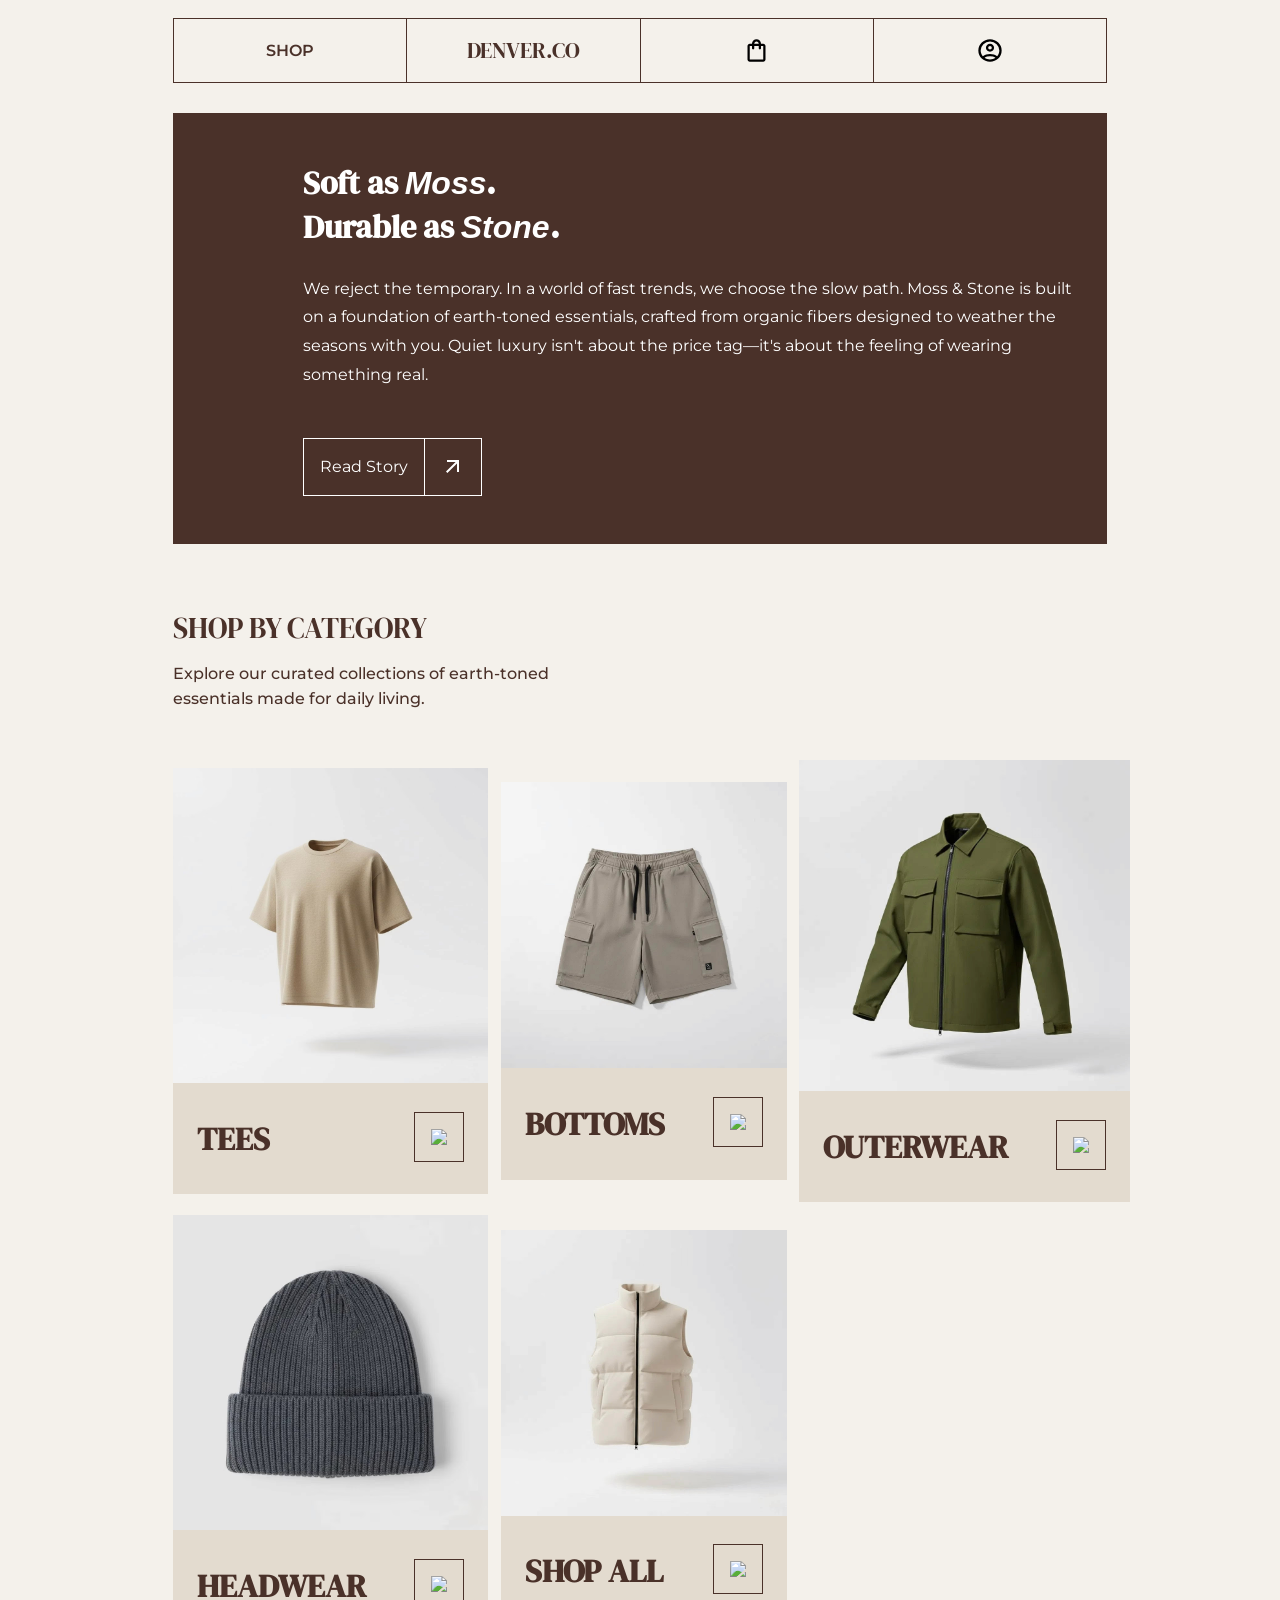
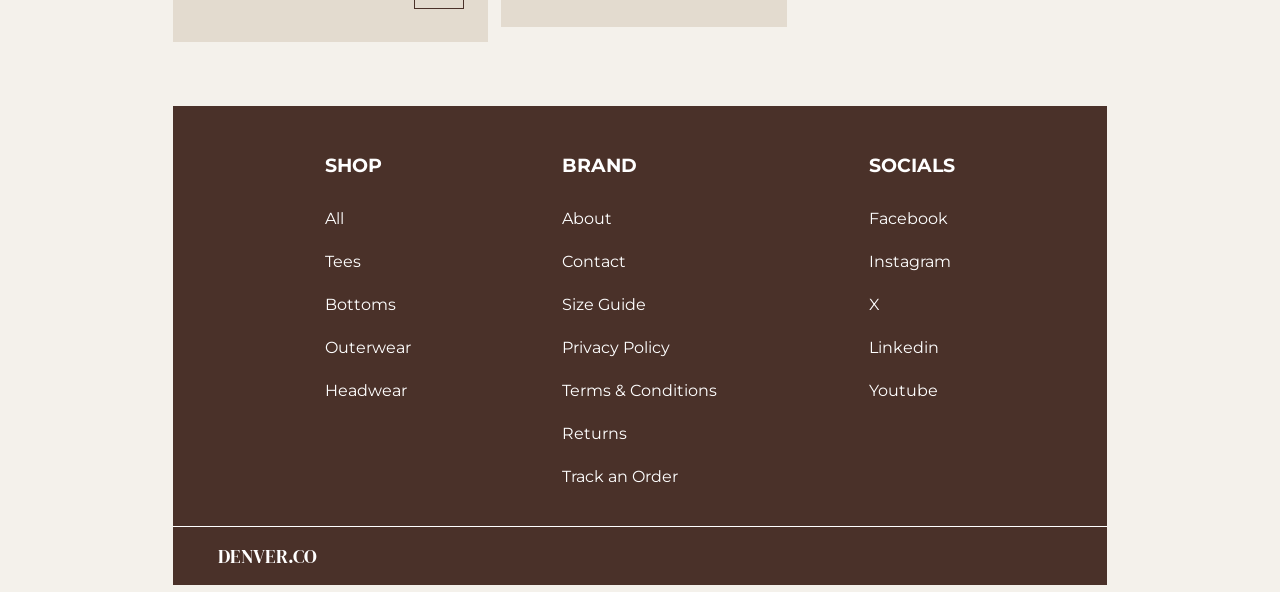
==== commit 52bfa864: "make the quantity in cart page an input attribute" ====
--- a/index.html
+++ b/index.html
@@ -60,12 +60,10 @@
         <h1 class="story-title">
           Soft as
           <span class="moss-italian">
-            Moss
-          </span>.
+            Moss</span>.
           <br> Durable as
           <span class="moss-italian">
-            Stone
-          </span>.
+            Stone</span>.
         </h1>
         <p class="story-description">We reject the temporary. In a world of fast trends, we choose the slow path.
           Moss &
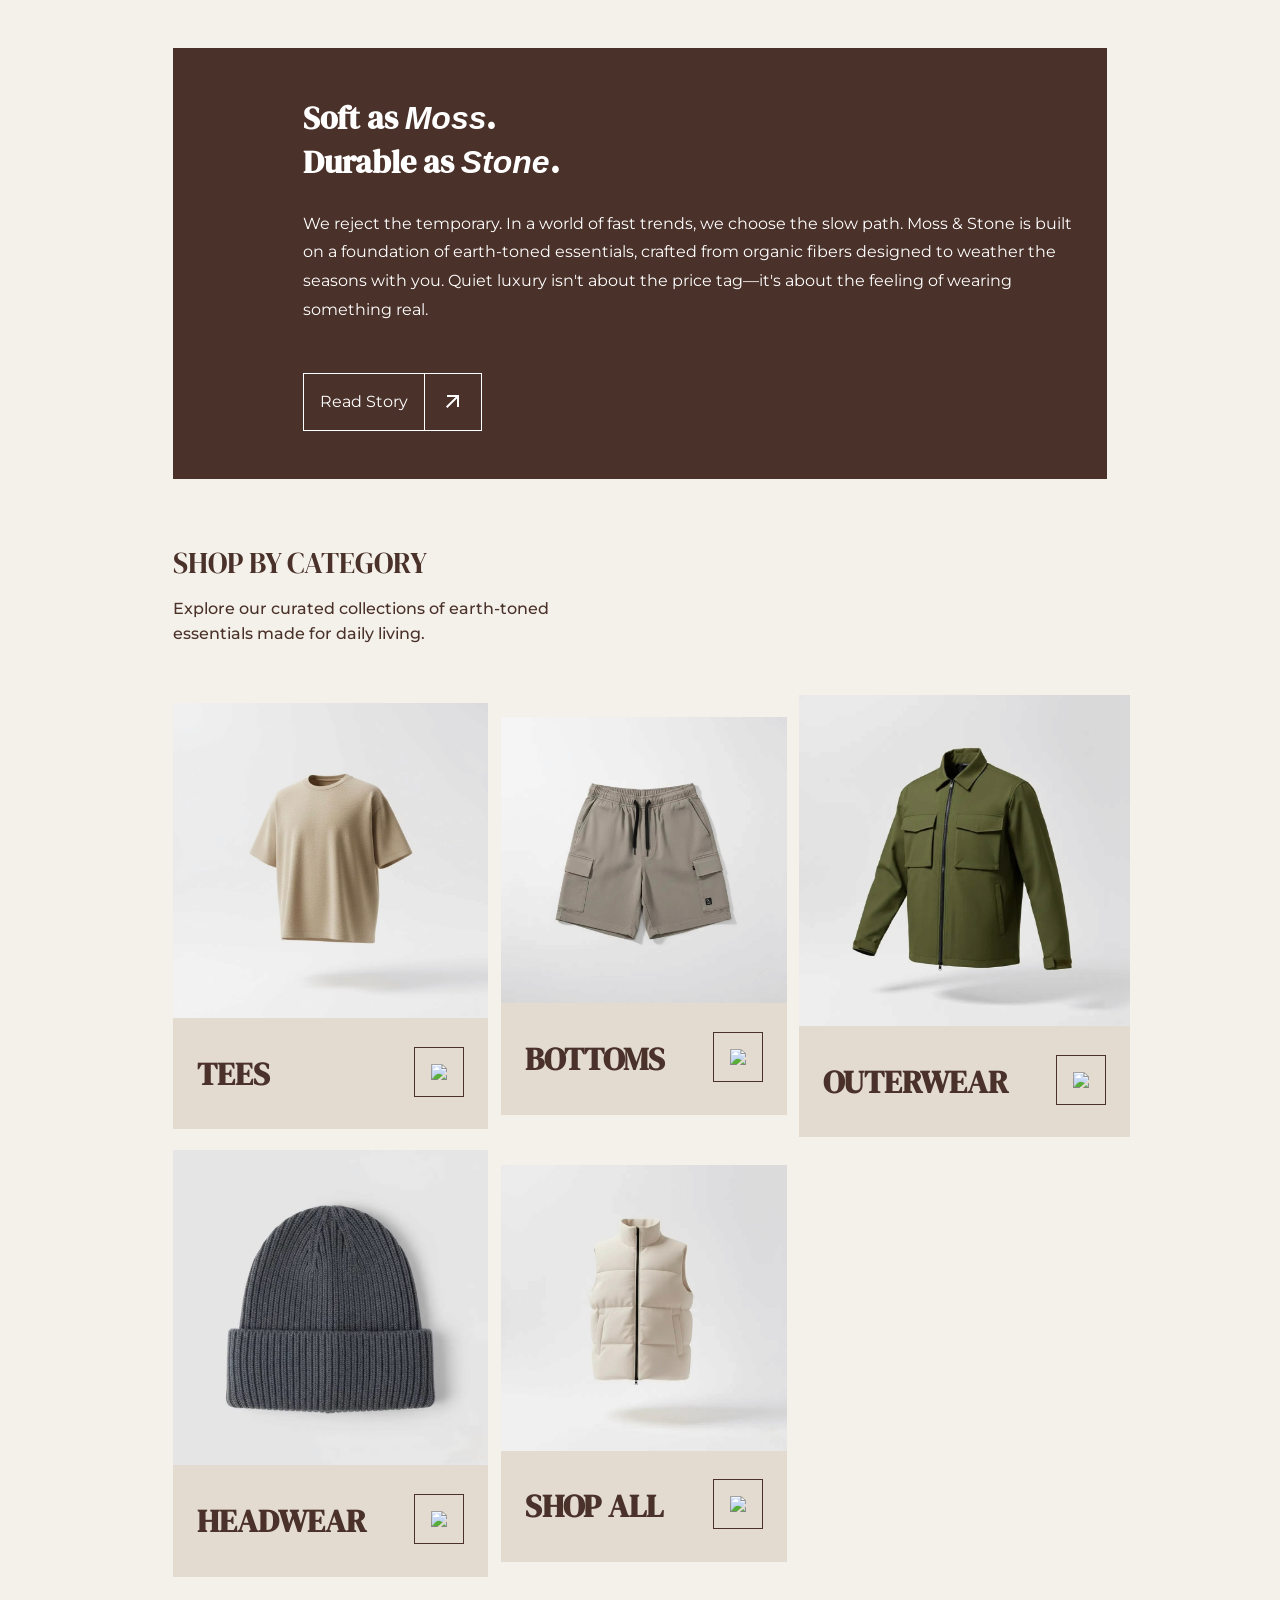
==== commit 487f6e46: "fixing width for screenshots in README.md" ====
--- a/index.html
+++ b/index.html
@@ -4,7 +4,7 @@
 <head>
   <meta charset="UTF-8">
   <meta name="viewport" content="width=device-width, initial-scale=1.0">
-  <title>DENVER.CO</title>
+  <title>DLRN</title>
 
   <!-- GOOGLE FONTS -->
   <!-- DM Serif Display -->
@@ -26,25 +26,7 @@
 <body>
 
   <!----- HEADER ----->
-  <header>
-    <a href="shop.html" class="nav-left shop-link-header">
-      <div class="shop-header">
-        SHOP
-      </div>
-    </a>
-
-    <a href="index.html" class="nav-inner logo-link-header">
-      <div class="logo-header">
-        DENVER.CO
-      </div>
-    </a>
-    <a href="cart.html" class="nav-inner">
-      <img src="assets/images/icons/cart-icon.svg" class="cart-link-header">
-    </a>
-    <div class="nav-right">
-      <img src="assets/images/icons/account-icon.svg" class="account-link-header">
-    </div>
-  </header>
+  <header class="js-header"></header>
 
   <!----- MAIN ----->
   <main>
@@ -166,81 +148,8 @@
   </main>
 
   <!----- FOOTER ----->
-  <footer>
-    <div class="sections">
-      <div class="section-1">
-        <h3 class="shop-section-footer">
-          SHOP
-        </h3>
-        <p class="shop-section">
-          All
-        </p>
-        <p class="shop-section">
-          Tees
-        </p>
-        <p class="shop-section">
-          Bottoms
-        </p>
-        <p class="shop-section">
-          Outerwear
-        </p>
-        <p class="shop-section">
-          Headwear
-        </p>
-      </div>
+  <footer class="js-footer"></footer>
 
-      <div class="section-2">
-        <h3 class="brand-section-footer">
-          BRAND
-        </h3>
-        <p class="brand-section">
-          About
-        </p>
-        <p class="brand-section">
-          Contact
-        </p>
-        <p class="brand-section">
-          Size Guide
-        </p>
-        <p class="brand-section">
-          Privacy Policy
-        </p>
-        <p class="brand-section">
-          Terms & Conditions
-        </p>
-        <p class="brand-section">
-          Returns
-        </p>
-        <p class="brand-section">
-          Track an Order
-        </p>
-      </div>
-
-      <div class="section-3">
-        <h3 class="socials-section-footer">
-          SOCIALS
-        </h3>
-        <p class="socials-section">
-          Facebook
-        </p>
-        <p class="socials-section">
-          Instagram
-        </p>
-        <p class="socials-section">
-          X
-        </p>
-        <p class="socials-section">
-          Linkedin
-        </p>
-        <p class="socials-section">
-          Youtube
-        </p>
-      </div>
-    </div>
-    <div class="logo-footer">
-      DENVER.CO
-    </div>
-  </footer>
   <script type="module" src="assets/js/app.js"></script>
 </body>
 
